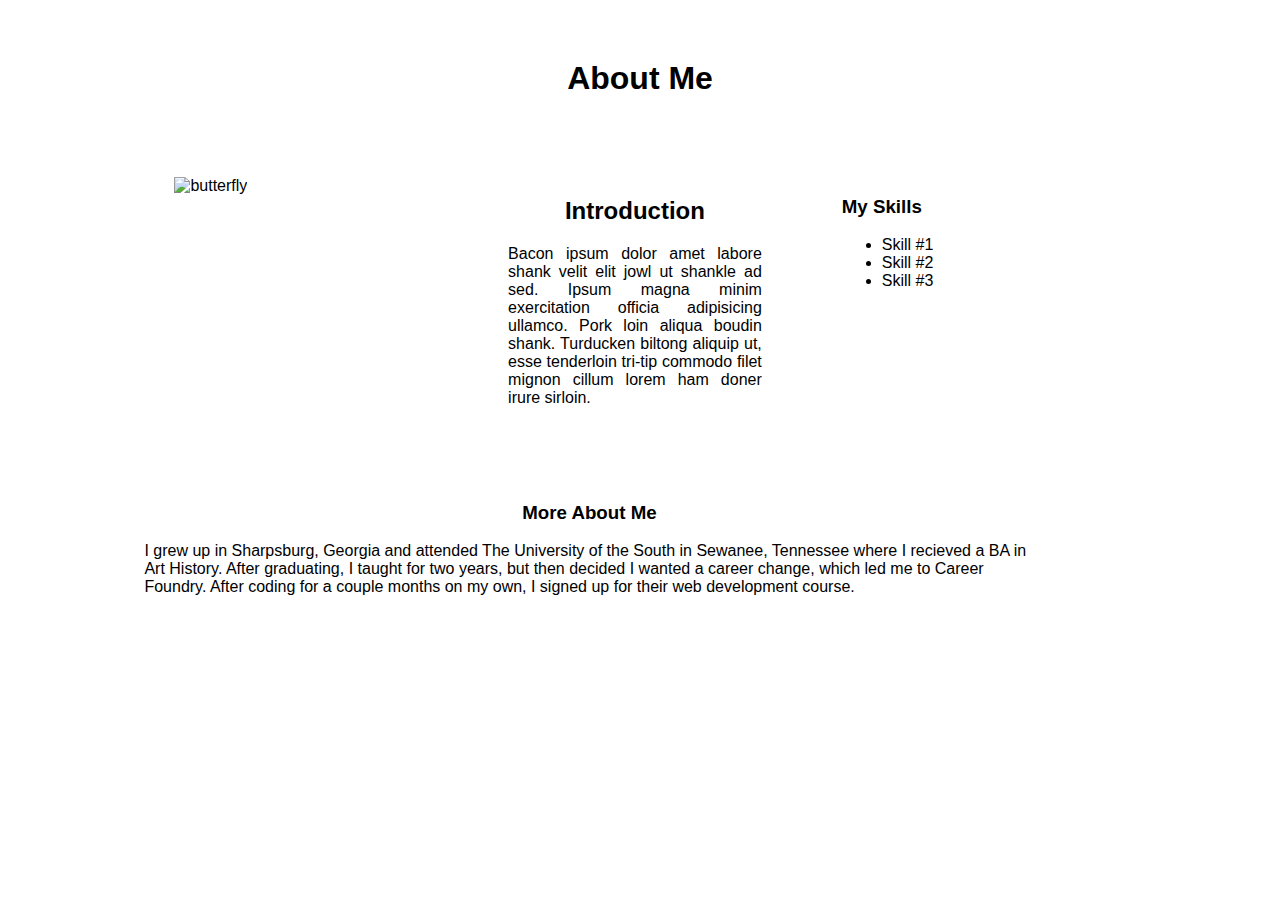
==== about.html @ 915748c1 "Added More Styles - Task 1.4" ====
<!DOCTYPE html>
<html lang="en">

  <head>
    <meta charset="utf-8">
    <meta name="viewport" content="width=device-width, initial-scale=1">
    <link rel="stylesheet" href="css/normalize.css">
    <link rel="stylesheet" href="css/about_styles.css">
    <title>About Me</title>
    <!--[if lt IE 9]>
<script src="dist/html5shiv.js"></script>
<![endif]-->
  </head>

  <body>
    <div class="container">
      <div class="header">
        <h1>About Me</h1>
      </div>
      <!-- end header -->
      <div class="image column">
        <img src="img/blue-butterfly.jpg" alt="butterfly">
      </div>
      <!-- end image -->
      <div class="intro column">
        <h2>Introduction</h2>
        <p>
          Bacon ipsum dolor amet labore shank velit elit jowl ut shankle ad sed. Ipsum magna minim exercitation officia adipisicing ullamco. Pork loin aliqua boudin shank. Turducken biltong aliquip ut, esse tenderloin tri-tip commodo filet mignon cillum lorem ham doner irure sirloin.
        </p>
      </div>
      <!-- end intro -->
      <div class="skills column">
        <h3>My Skills</h3>
        <ul id="skill-list">
          <li>Skill #1</li>
          <li>Skill #2</li>
          <li>Skill #3</li>
        </ul>
      </div>
      <!-- end skills-->
      <div class="main-text">
        <h3>More About Me</h3>
        <p>
          I grew up in Sharpsburg, Georgia and attended The University of the South in Sewanee, Tennessee where I recieved a BA in Art History. After graduating, I taught for two years, but then decided I wanted a career change, which led me to Career Foundry. After coding for a couple months on my own, I signed up for their web development course.
        </p>
      </div>
      <!-- end main-text -->
    </div>
    <!-- end container -->
  </body>

</html>
---- css/about_styles.css ----
.container {
  width: 80%;
  margin: 0 auto;
  font-family: futura, sans-serif;
}

.header h1 {
  text-align: center;
  margin: 60px 0 80px 0;
}

.image {
  display: inline-block;
  float: left;
  width: 100%;
}

.column {
  display: inline-block;
  float: left;
  width: 33%;
  padding: 0 40px;
}

.column p {
  text-align: justify;
}

.column h2 {
  text-align: center;
}

.main-text {
  clear: both;
  padding: 60px 10px;
  padding: top right bottom left;
  position: static;
  display: block;
  width: 90%;
}

.main-text h3 {
  text-align: center;
}


* { box-sizing: border-box; }
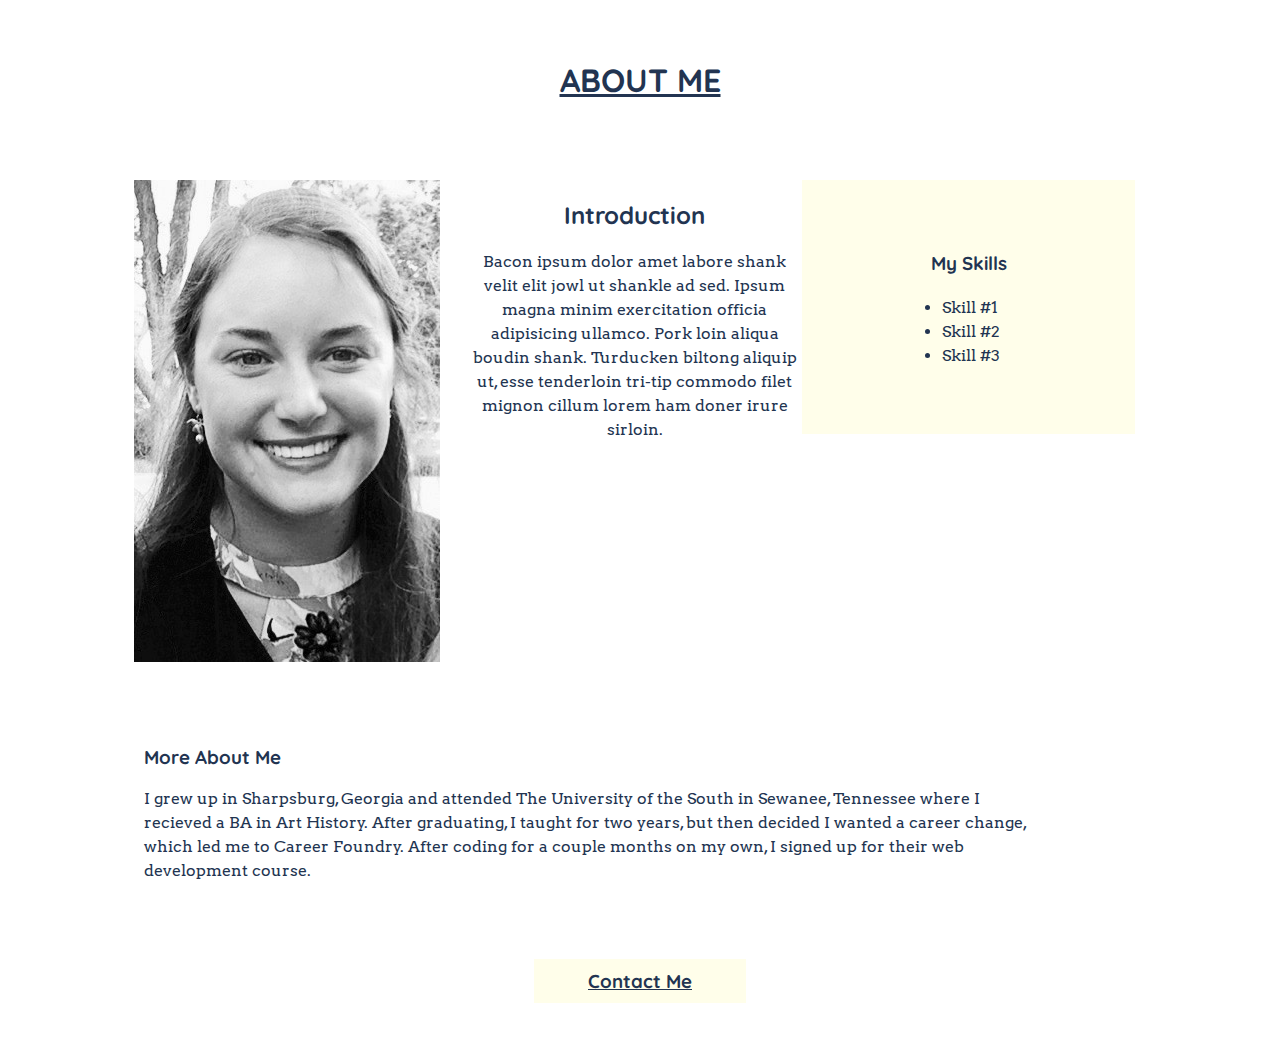
==== commit c94bf78e: "added background images and changed text colors" ====
--- a/about.html
+++ b/about.html
@@ -6,6 +6,8 @@
     <meta name="viewport" content="width=device-width, initial-scale=1">
     <link rel="stylesheet" href="css/normalize.css">
     <link rel="stylesheet" href="css/about_styles.css">
+    <link href="https://fonts.googleapis.com/css?family=Merriweather|Montserrat|Rokkitt" rel="stylesheet">
+    <link href="https://fonts.googleapis.com/css?family=Arvo|Quicksand" rel="stylesheet">
     <title>About Me</title>
     <!--[if lt IE 9]>
 <script src="dist/html5shiv.js"></script>
@@ -19,7 +21,7 @@
       </div>
       <!-- end header -->
       <div class="image column">
-        <img src="img/blue-butterfly.jpg" alt="butterfly">
+        <img src="img/callan2.jpg" alt="callan">
       </div>
       <!-- end image -->
       <div class="intro column">
@@ -45,6 +47,10 @@
         </p>
       </div>
       <!-- end main-text -->
+      <div class="contact">
+        <h3><a href="contact.html">Contact Me</a></h3>
+      </div>
+      <!-- end contact -->
     </div>
     <!-- end container -->
   </body>
--- a/css/about_styles.css
+++ b/css/about_styles.css
@@ -1,7 +1,6 @@
 .container {
   width: 80%;
   margin: 0 auto;
-  font-family: futura, sans-serif;
 }
 
 .header h1 {
@@ -13,17 +12,17 @@
   display: inline-block;
   float: left;
   width: 100%;
+  padding: 0px 20px 0px 0px;
 }
 
 .column {
   display: inline-block;
   float: left;
   width: 33%;
-  padding: 0 40px;
 }
 
 .column p {
-  text-align: justify;
+  text-align: center;
 }
 
 .column h2 {
@@ -40,9 +39,84 @@
 }
 
 .main-text h3 {
-  text-align: center;
+  text-align: left;
 }
 
 
 * { box-sizing: border-box; }
 
+#skill-list {
+  margin-left: 50px;
+}
+
+/*Typography*/
+.header h1 {
+  font-family: Quicksand, Arvo, Futura, Helvetica, Arial, sans-serif;
+  font-weight: 3em;
+  text-transform: uppercase;
+  text-decoration: underline;
+  color: #223451;
+}
+
+h2,
+h3 {
+  font-family: Quicksand, Arvo, Futura, Helvetica, Arial, sans-serif;
+  color: #223451;
+}
+
+p, 
+li {
+  font-family: Arvo, Georgia, Baskerville, serif;
+  font-size: 16px;
+  line-height: 1.5;
+  color: #223451;
+}
+
+.intro p {
+  font-family: Arvo, Georgia, Baskerville, serif;
+  -webkit-margin-before: 0;
+  font-size: 16px;
+  line-height: 1.5;
+}
+
+.skills {
+  text-align: left;
+  font-family: Arvo, Georgia, Baskerville, serif; 
+  line-height: 1.5;
+  font-size: 16px;
+  background-color: #fffeea;
+  color: #223451;
+  padding: 50px 50px;
+  margin-top: 20px 0px;
+}
+.skills h3 {
+  text-align: center;
+}
+
+/*end Typography*/
+
+body {
+  background-image: url('../img/wispy-grass.jpg');
+  background-repeat: no-repeat;
+  background-position: center center;
+  background-attachment: fixed;
+  background-size: cover;
+}
+ /* background-color: #283344;
+  color: #fffeea;*/
+
+.contact h3{
+  margin: 0 400px 50px 400px;
+  padding: 10px 0;
+  text-align: center;
+  background-color: #fffeea;
+  color: #223451;
+}
+
+.contact a {
+  color: #223451;
+}
+
+
+
+
